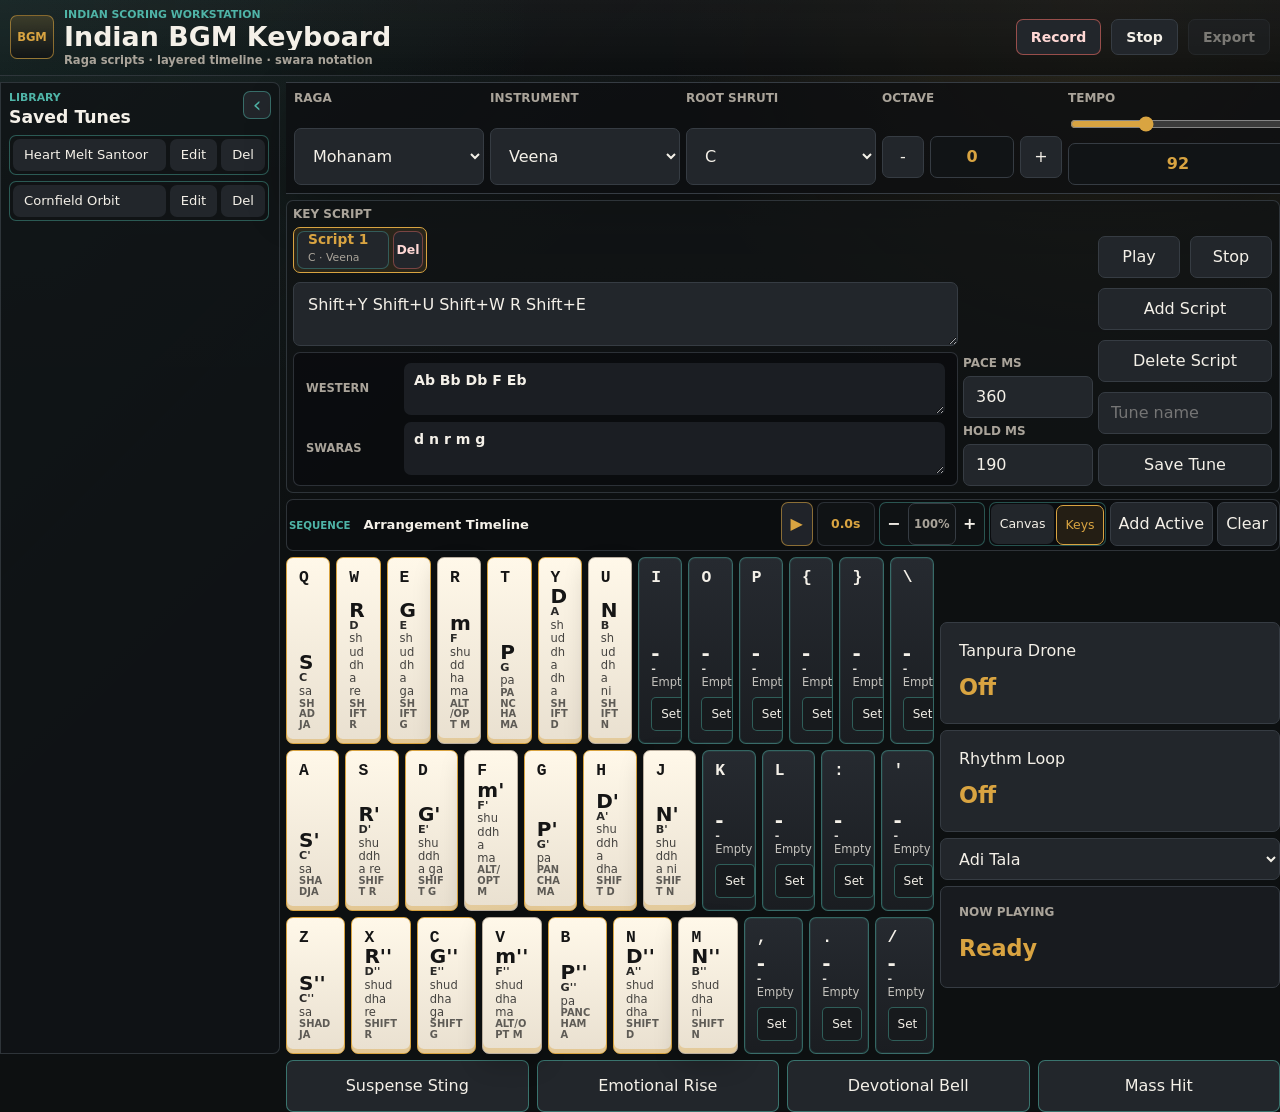
==== index.html @ 583b871a "Add Indian BGM scoring workstation" ====
<!doctype html>
<html lang="en">
  <head>
    <meta charset="UTF-8" />
    <meta name="viewport" content="width=device-width, initial-scale=1.0" />
    <title>Indian BGM Keyboard</title>
    <link rel="stylesheet" href="styles.css" />
  </head>
  <body>
    <main class="app-shell">
      <section class="top-bar" aria-label="Project controls">
        <div class="brand-lockup">
          <div class="brand-mark" aria-hidden="true">BGM</div>
          <div>
            <p class="eyebrow">Indian scoring workstation</p>
            <h1>Indian BGM Keyboard</h1>
            <p class="brand-subtitle">Raga scripts · layered timeline · swara notation</p>
          </div>
        </div>
        <div class="transport">
          <button id="recordBtn" class="danger" type="button">Record</button>
          <button id="stopBtn" type="button">Stop</button>
          <button id="exportBtn" type="button" disabled>Export</button>
        </div>
      </section>

      <aside class="saved-sidebar" aria-label="Saved tunes">
        <div class="sidebar-head">
          <div>
            <p class="eyebrow">Library</p>
            <strong>Saved Tunes</strong>
          </div>
          <button
            id="sidebarToggle"
            class="sidebar-toggle"
            type="button"
            aria-label="Collapse saved tunes"
            aria-expanded="true"
          >
            ‹
          </button>
        </div>
        <div class="saved-tunes" id="savedTunes" aria-label="Saved tunes"></div>
      </aside>

      <section class="control-surface" aria-label="Music controls">
        <div class="panel">
          <label for="ragaSelect">Raga</label>
          <select id="ragaSelect"></select>
        </div>

        <div class="panel">
          <label for="instrumentSelect">Instrument</label>
          <select id="instrumentSelect"></select>
        </div>

        <div class="panel">
          <label for="rootSelect">Root Shruti</label>
          <select id="rootSelect"></select>
        </div>

        <div class="panel compact">
          <label for="octaveShift">Octave</label>
          <div class="stepper">
            <button id="octaveDown" type="button" aria-label="Lower octave">-</button>
            <output id="octaveShift">0</output>
            <button id="octaveUp" type="button" aria-label="Raise octave">+</button>
          </div>
        </div>

        <div class="panel compact">
          <label for="tempo">Tempo</label>
          <input id="tempo" type="range" min="54" max="168" value="92" />
          <output id="tempoOut">92</output>
        </div>
      </section>

      <section class="sequencer" aria-label="Key sequencer">
        <div class="sequence-panel script">
          <label for="sequenceInput">Key Script</label>
          <div class="script-carousel" id="scriptCarousel" aria-label="Script lanes"></div>
          <textarea id="sequenceInput" spellcheck="false">Shift+Y Shift+U Shift+W R Shift+E</textarea>
          <div class="notation-readout" id="sequenceNotes" aria-live="polite">
            <label class="notation-line" for="westernInput">
              <span>Western</span>
              <textarea id="westernInput" class="notation-input" spellcheck="false"></textarea>
            </label>
            <label class="notation-line" for="swaraInput">
              <span>Swaras</span>
              <textarea id="swaraInput" class="notation-input" spellcheck="false"></textarea>
            </label>
          </div>
        </div>
        <div class="sequence-panel">
          <label for="sequencePace">Pace ms</label>
          <input id="sequencePace" type="number" min="60" max="4000" step="10" value="360" />
          <label for="sequenceHold">Hold ms</label>
          <input id="sequenceHold" type="number" min="30" max="4000" step="10" value="190" />
        </div>
        <div class="sequence-actions">
          <button id="playSequenceBtn" type="button">Play</button>
          <button id="stopSequenceBtn" type="button">Stop</button>
          <button id="addScriptBtn" type="button">Add Script</button>
          <button id="deleteScriptBtn" type="button">Delete Script</button>
          <input id="tuneNameInput" type="text" placeholder="Tune name" aria-label="Tune name" />
          <button id="saveTuneBtn" type="button">Save Tune</button>
        </div>
      </section>

      <section class="timeline-panel" aria-label="Script sequence arranger">
        <div class="timeline-head">
          <div>
            <p class="eyebrow">Sequence</p>
            <strong>Arrangement Timeline</strong>
          </div>
          <div class="timeline-actions">
            <button id="timelinePlayPauseBtn" class="timeline-head-play" type="button" aria-label="Play timeline">▶</button>
            <output id="timelineTime" class="timeline-head-time">0.0s</output>
            <div class="timeline-zoom" role="group" aria-label="Timeline zoom">
              <button id="timelineZoomOutBtn" type="button" aria-label="Zoom timeline out">−</button>
              <output id="timelineZoom">100%</output>
              <button id="timelineZoomInBtn" type="button" aria-label="Zoom timeline in">+</button>
            </div>
            <div class="view-toggle" role="group" aria-label="Workspace view">
              <button id="canvasViewBtn" type="button">Canvas</button>
              <button id="keysViewBtn" type="button">Keys</button>
            </div>
            <button id="addTimelineItemBtn" type="button">Add Active</button>
            <button id="clearTimelineBtn" type="button">Clear</button>
          </div>
        </div>
        <div class="timeline-transport">
          <div class="timeline-scrub-shell" id="timelineScroll">
            <div class="timeline-playhead" id="timelinePlayhead" aria-hidden="true"></div>
            <div class="timeline-ruler" id="timelineRuler"></div>
            <div class="timeline-track" id="timelineTrack" aria-label="Draggable script timeline"></div>
            <input id="timelineScrub" type="range" min="0" max="8000" step="100" value="0" aria-label="Timeline position" />
          </div>
        </div>
      </section>

      <section class="performance" aria-label="Performance surface">
        <div class="keyboard-wrap">
          <div class="keyboard-row upper" id="upperKeys"></div>
          <div class="keyboard-row home" id="homeKeys"></div>
          <div class="keyboard-row lower" id="lowerKeys"></div>
        </div>

        <aside class="side-rack" aria-label="Scoring layers">
          <button id="droneBtn" type="button" class="layer-button">
            <span>Tanpura Drone</span>
            <strong>Off</strong>
          </button>
          <button id="rhythmBtn" type="button" class="layer-button">
            <span>Rhythm Loop</span>
            <strong>Off</strong>
          </button>
          <select id="rhythmSelect" aria-label="Rhythm pattern"></select>
          <div class="status-card">
            <span>Now Playing</span>
            <strong id="nowPlaying">Ready</strong>
          </div>
        </aside>
      </section>

      <section class="phrase-bank" aria-label="Film cue triggers">
        <button data-cue="suspense" type="button">Suspense Sting</button>
        <button data-cue="emotion" type="button">Emotional Rise</button>
        <button data-cue="devotion" type="button">Devotional Bell</button>
        <button data-cue="mass" type="button">Mass Hit</button>
      </section>
    </main>

    <script src="app.js"></script>
  </body>
</html>
---- styles.css ----
:root {
  color-scheme: dark;
  --bg: #0d1011;
  --panel: #181b1f;
  --panel-2: #22262b;
  --panel-3: #111416;
  --line: #363c43;
  --text: #f4f0e8;
  --muted: #aaa49a;
  --accent: #d9a441;
  --accent-2: #4fb4a7;
  --danger: #d7655d;
  --key: #e9e0d0;
  --key-dark: #2b2e33;
  font-family:
    Inter, ui-sans-serif, system-ui, -apple-system, BlinkMacSystemFont, "Segoe UI",
    sans-serif;
}

* {
  box-sizing: border-box;
}

body {
  min-height: 100vh;
  margin: 0;
  background:
    linear-gradient(135deg, rgba(79, 180, 167, 0.1), transparent 34%),
    radial-gradient(circle at 86% 0%, rgba(217, 164, 65, 0.12), transparent 28%),
    linear-gradient(180deg, rgba(255, 255, 255, 0.025), transparent 36%),
    var(--bg);
  color: var(--text);
  overflow-x: hidden;
  overscroll-behavior-x: none;
}

html {
  margin: 0;
  padding: 0;
  overscroll-behavior-x: none;
}

button,
select,
input,
textarea {
  font: inherit;
}

button,
select,
textarea,
input[type="number"],
input[type="text"] {
  min-height: 42px;
  border: 1px solid var(--line);
  border-radius: 7px;
  background: var(--panel-2);
  color: var(--text);
}

button {
  cursor: pointer;
  transition:
    transform 150ms ease,
    border-color 150ms ease,
    background 150ms ease;
}

button:hover {
  border-color: var(--accent);
}

button:active,
button.is-active {
  transform: translateY(1px);
  background: #34383d;
}

button:disabled {
  cursor: not-allowed;
  opacity: 0.45;
}

.app-shell {
  display: grid;
  grid-template-columns: minmax(220px, 280px) minmax(0, 1fr);
  grid-template-rows: auto auto auto minmax(0, 1fr) auto;
  width: 100%;
  min-height: 100vh;
  padding: 0;
  gap: 6px;
}

.sidebar-collapsed .app-shell {
  grid-template-columns: 34px minmax(0, 1fr);
}

.top-bar {
  grid-column: 1 / -1;
  display: flex;
  align-items: center;
  justify-content: space-between;
  gap: 12px;
  min-height: 64px;
  padding: 8px 10px;
  border-bottom: 1px solid rgba(54, 60, 67, 0.72);
  background:
    linear-gradient(90deg, rgba(79, 180, 167, 0.08), transparent 42%),
    linear-gradient(180deg, rgba(255, 255, 255, 0.035), transparent),
    rgba(10, 12, 14, 0.62);
}

.brand-lockup {
  display: flex;
  align-items: center;
  min-width: 0;
  gap: 10px;
}

.brand-mark {
  display: grid;
  flex: 0 0 44px;
  width: 44px;
  height: 44px;
  place-items: center;
  border: 1px solid rgba(217, 164, 65, 0.58);
  border-radius: 7px;
  background: linear-gradient(180deg, rgba(217, 164, 65, 0.18), rgba(17, 20, 22, 0.9));
  color: var(--accent);
  font-size: 0.72rem;
  font-weight: 900;
}

.eyebrow {
  margin: 0 0 3px;
  color: var(--accent-2);
  font-size: 0.68rem;
  font-weight: 700;
  letter-spacing: 0;
  text-transform: uppercase;
}

h1 {
  margin: 0;
  overflow: hidden;
  font-size: clamp(1.55rem, 2.1vw, 2.35rem);
  letter-spacing: 0;
  line-height: 0.96;
  text-overflow: ellipsis;
  white-space: nowrap;
}

.brand-subtitle {
  margin: 3px 0 0;
  color: var(--muted);
  font-size: 0.72rem;
  font-weight: 700;
}

.transport,
.control-surface,
.phrase-bank {
  display: flex;
  flex-wrap: wrap;
  gap: 10px;
}

.transport button,
.phrase-bank button {
  padding: 0 18px;
}

.transport button {
  min-height: 36px;
  padding: 0 14px;
  font-size: 0.88rem;
  font-weight: 800;
}

.danger {
  border-color: rgba(215, 101, 93, 0.65);
  color: #ffd8d5;
}

.control-surface {
  grid-column: 2;
  display: grid;
  grid-template-columns: minmax(190px, 1.1fr) minmax(190px, 1.1fr) minmax(190px, 1.1fr) minmax(180px, 0.65fr) minmax(220px, 0.8fr);
  align-items: stretch;
  gap: 6px;
  padding: 8px;
  border-top: 1px solid var(--line);
  border-bottom: 1px solid var(--line);
  background: rgba(12, 14, 16, 0.76);
  box-shadow: 0 18px 42px rgba(0, 0, 0, 0.22);
}

.sequencer {
  grid-column: 2;
  display: grid;
  grid-template-columns: minmax(300px, 1fr) minmax(100px, 130px) minmax(130px, 170px) auto;
  gap: 5px;
  align-items: end;
  padding: 6px;
  border: 1px solid rgba(54, 60, 67, 0.82);
  border-radius: 7px;
  background: rgba(17, 20, 22, 0.72);
}

.sequence-panel {
  display: grid;
  gap: 6px;
  min-width: 0;
}

.sequence-panel.script {
  min-width: 0;
}

textarea {
  width: 100%;
  min-height: 56px;
  padding: 12px 14px;
  resize: vertical;
}

.script-carousel {
  display: flex;
  flex-wrap: nowrap;
  gap: 8px;
  overflow-x: auto;
  overflow-y: hidden;
  padding-bottom: 3px;
  scrollbar-color: rgba(79, 180, 167, 0.55) transparent;
}

.script-tab {
  display: grid;
  grid-template-columns: minmax(92px, 1fr) auto;
  gap: 4px;
  align-content: center;
  flex: 0 0 auto;
  min-height: 46px;
  padding: 3px;
  border: 1px solid rgba(79, 180, 167, 0.38);
  border-radius: 7px;
  background: rgba(17, 20, 22, 0.48);
  font-size: 0.82rem;
}

.script-select {
  display: grid;
  gap: 2px;
  min-height: 38px;
  padding: 0 10px;
  border-color: rgba(79, 180, 167, 0.38);
  font-size: 0.82rem;
  text-align: left;
}

.script-rename {
  width: 100%;
  min-width: 96px;
  min-height: 38px;
  padding: 0 9px;
  border-color: var(--accent);
  background: var(--panel-3);
  color: var(--text);
  font-size: 0.82rem;
  font-weight: 800;
}

.script-tab.is-active {
  border-color: var(--accent);
  background: rgba(217, 164, 65, 0.12);
}

.script-tab.is-active .script-select {
  color: var(--accent);
}

.script-delete-controls {
  display: inline-flex;
  gap: 3px;
}

.script-delete,
.script-delete-confirm,
.script-delete-cancel {
  min-width: 30px;
  min-height: 38px;
  padding: 0;
  font-size: 0.78rem;
  font-weight: 900;
}

.script-delete {
  border-color: rgba(215, 101, 93, 0.48);
  color: #ffd8d5;
}

.script-delete-confirm {
  border-color: rgba(79, 180, 167, 0.7);
  color: #bff4d0;
}

.script-delete-cancel {
  border-color: rgba(215, 101, 93, 0.62);
  color: #ffd8d5;
  font-size: 1rem;
}

.script-select strong,
.script-select span {
  display: block;
  line-height: 1.1;
}

.script-select strong {
  font-size: 0.86rem;
}

.script-select span {
  color: var(--muted);
  font-size: 0.68rem;
}

.notation-readout {
  display: grid;
  gap: 7px;
  min-height: 72px;
  padding: 10px 12px;
  border: 1px solid rgba(54, 60, 67, 0.78);
  border-radius: 7px;
  background: rgba(10, 12, 14, 0.74);
  color: var(--text);
  font-size: 0.9rem;
  line-height: 1.35;
}

.notation-line {
  display: grid;
  grid-template-columns: 86px minmax(0, 1fr);
  gap: 12px;
  align-items: center;
}

.notation-line span {
  color: var(--muted);
  font-size: 0.72rem;
  font-weight: 800;
  text-transform: uppercase;
}

.notation-input {
  width: 100%;
  min-height: 34px;
  padding: 7px 9px;
  resize: vertical;
  border-color: transparent;
  background: rgba(34, 38, 43, 0.72);
  font-size: 0.88rem;
  font-weight: 700;
  line-height: 1.3;
  overflow-wrap: anywhere;
}

input[type="number"],
input[type="text"] {
  width: 100%;
  padding: 0 12px;
}

.sequence-actions {
  display: grid;
  grid-template-columns: repeat(2, minmax(82px, 1fr));
  gap: 10px;
}

.sequence-actions input,
.sequence-actions #addScriptBtn,
.sequence-actions #deleteScriptBtn,
.sequence-actions #saveTuneBtn {
  grid-column: span 2;
}

.timeline-panel {
  grid-column: 2;
  display: grid;
  grid-template-rows: auto auto;
  align-content: start;
  gap: 2px;
  padding: 2px;
  min-width: 0;
  max-width: 100%;
  border: 1px solid rgba(54, 60, 67, 0.82);
  border-radius: 7px;
  background: rgba(12, 14, 16, 0.78);
}

.timeline-head {
  display: flex;
  align-items: center;
  justify-content: space-between;
  gap: 4px;
  min-width: 0;
  min-height: 30px;
  padding: 0;
}

.timeline-head strong {
  display: inline;
  font-size: 0.82rem;
}

.timeline-head .eyebrow {
  display: inline;
  margin: 0 8px 0 0;
  font-size: 0.64rem;
}

.timeline-actions {
  display: flex;
  flex-wrap: wrap;
  flex: 0 0 auto;
  gap: 4px;
}

.view-toggle {
  display: flex;
  gap: 2px;
  padding: 1px;
  border: 1px solid rgba(79, 180, 167, 0.42);
  border-radius: 7px;
  background: rgba(10, 12, 14, 0.72);
}

.view-toggle button {
  min-height: 24px;
  padding: 0 7px;
  border-color: transparent;
  font-size: 0.78rem;
}

.view-toggle button.is-active {
  border-color: var(--accent);
  color: var(--accent);
  background: rgba(217, 164, 65, 0.12);
}

.timeline-actions button {
  min-height: 26px;
  padding: 0 8px;
}

.timeline-head-play {
  min-width: 32px;
  border-color: rgba(217, 164, 65, 0.58);
  color: var(--accent);
  font-weight: 900;
  background: #202329;
}

.timeline-head-time {
  min-width: 58px;
  min-height: 26px;
  border-color: rgba(54, 60, 67, 0.72);
  background: rgba(17, 20, 23, 0.9);
  color: var(--accent);
  font-size: 0.78rem;
}

.timeline-zoom {
  display: inline-flex;
  align-items: center;
  min-height: 28px;
  overflow: hidden;
  border: 1px solid rgba(79, 180, 167, 0.42);
  border-radius: 7px;
  background: rgba(17, 20, 22, 0.82);
}

.timeline-zoom button {
  min-width: 28px;
  min-height: 24px;
  padding: 0;
  border: 0;
  border-radius: 0;
  background: transparent;
  color: var(--text);
  font-weight: 900;
}

.timeline-zoom output {
  min-width: 48px;
  color: var(--muted);
  font-size: 0.72rem;
  font-weight: 800;
  text-align: center;
}

.timeline-transport {
  display: block;
  padding: 0;
  min-width: 0;
  max-width: 100%;
  border: 1px solid rgba(54, 60, 67, 0.78);
  border-radius: 7px;
  background: linear-gradient(180deg, #15181b, #0b0d0f);
}

.timeline-scrub-shell {
  position: relative;
  min-height: 112px;
  min-width: 0;
  max-width: 100%;
  overflow-x: auto;
  overflow-y: auto;
  overscroll-behavior-x: contain;
  border: 1px solid rgba(54, 60, 67, 0.72);
  border-radius: 7px;
  background:
    linear-gradient(90deg, rgba(79, 180, 167, 0.16) 1px, transparent 1px) 0 0 / 80px 100%,
    rgba(10, 12, 14, 0.76);
}

.timeline-scrub-shell::before {
  content: "";
  position: absolute;
  top: 6px;
  left: 8px;
  right: 8px;
  height: 20px;
  border: 1px solid rgba(170, 164, 154, 0.24);
  border-radius: 3px;
  background:
    repeating-linear-gradient(90deg, rgba(244, 240, 232, 0.22) 0 1px, transparent 1px 10%),
    linear-gradient(180deg, #24282e, #111417);
  pointer-events: none;
}

.timeline-transport input[type="range"] {
  position: absolute;
  top: 0;
  left: 8px;
  width: calc(100% - 16px);
  height: 32px;
  margin: 0;
  opacity: 0.001;
  cursor: ew-resize;
  z-index: 4;
}

.canvas-view .performance,
.canvas-view .phrase-bank {
  display: none;
}

.keys-view .timeline-transport {
  display: none;
}

.keys-view .timeline-panel {
  padding-bottom: 2px;
}

.canvas-view .timeline-scrub-shell {
  min-height: 360px;
  max-height: calc(100vh - 360px);
}

.timeline-playhead {
  position: absolute;
  top: 0;
  bottom: 0;
  left: 0;
  width: 2px;
  z-index: 3;
  background: var(--accent);
  box-shadow:
    0 0 0 1px rgba(0, 0, 0, 0.5),
    0 0 12px rgba(217, 164, 65, 0.42);
  pointer-events: none;
}

.timeline-playhead::before {
  content: "";
  position: absolute;
  top: 0;
  left: 50%;
  width: 12px;
  height: 12px;
  background: var(--accent);
  clip-path: polygon(0 0, 100% 0, 50% 100%);
  transform: translateX(-50%);
}

.timeline-ruler {
  position: relative;
  height: 26px;
  min-width: 100%;
  border-bottom: 1px solid rgba(54, 60, 67, 0.72);
}

.timeline-tick {
  position: absolute;
  top: 4px;
  color: var(--muted);
  font-size: 0.68rem;
  font-weight: 800;
  transform: translateX(4px);
}

.timeline-track {
  position: relative;
  height: 82px;
  min-width: 100%;
  background:
    repeating-linear-gradient(
      180deg,
      rgba(244, 240, 232, 0.04) 0 1px,
      transparent 1px 69px,
      rgba(79, 180, 167, 0.18) 69px 70px
    );
}

.timeline-empty {
  display: grid;
  height: 82px;
  place-items: center;
  color: var(--muted);
  font-size: 0.82rem;
  font-weight: 700;
}

.timeline-track-label {
  position: absolute;
  left: 8px;
  z-index: 1;
  max-width: 160px;
  overflow: hidden;
  color: rgba(170, 164, 154, 0.58);
  font-size: 0.62rem;
  font-weight: 900;
  text-overflow: ellipsis;
  text-transform: uppercase;
  white-space: nowrap;
  pointer-events: none;
}

.timeline-item {
  position: absolute;
  top: 10px;
  z-index: 2;
  display: grid;
  grid-template-columns: minmax(0, 1fr) auto;
  gap: 6px;
  align-items: center;
  min-height: 58px;
  padding: 8px;
  border: 1px solid rgba(217, 164, 65, 0.72);
  border-radius: 7px;
  background: linear-gradient(180deg, rgba(217, 164, 65, 0.22), rgba(34, 38, 43, 0.95));
  color: var(--text);
  cursor: grab;
  user-select: none;
}

.timeline-item:active {
  cursor: grabbing;
}

.timeline-item strong,
.timeline-item span {
  display: block;
  overflow: hidden;
  text-overflow: ellipsis;
  white-space: nowrap;
}

.timeline-item strong {
  font-size: 0.86rem;
}

.timeline-item span {
  color: var(--muted);
  font-size: 0.68rem;
  font-weight: 800;
}

.timeline-delete {
  width: 28px;
  min-height: 28px;
  padding: 0;
  border-color: rgba(215, 101, 93, 0.48);
  color: #ffd8d5;
}

.saved-tunes {
  display: flex;
  flex-wrap: nowrap;
  gap: 8px;
  min-height: 38px;
  max-width: 100%;
  overflow-x: auto;
  overflow-y: hidden;
  padding-bottom: 4px;
  scrollbar-color: rgba(79, 180, 167, 0.55) transparent;
}

.saved-sidebar {
  grid-column: 1;
  grid-row: 2 / span 4;
  display: grid;
  grid-template-rows: auto minmax(0, 1fr);
  gap: 8px;
  min-height: 0;
  padding: 8px;
  border: 1px solid rgba(54, 60, 67, 0.82);
  border-radius: 0 7px 7px 0;
  background: rgba(17, 20, 22, 0.82);
}

.sidebar-head {
  display: flex;
  align-items: start;
  justify-content: space-between;
  gap: 10px;
}

.sidebar-head strong {
  display: block;
  color: var(--text);
  font-size: 1.08rem;
}

.sidebar-toggle {
  display: grid;
  flex: 0 0 28px;
  width: 28px;
  min-height: 28px;
  place-items: center;
  padding: 0;
  border-color: rgba(79, 180, 167, 0.5);
  color: var(--accent-2);
  font-size: 1.35rem;
  line-height: 1;
}

.saved-sidebar.is-collapsed {
  padding: 6px 2px;
  gap: 0;
  border-left: 0;
  border-radius: 0 6px 6px 0;
}

.saved-sidebar.is-collapsed .sidebar-head {
  display: grid;
  justify-items: center;
}

.saved-sidebar.is-collapsed .sidebar-head > div,
.saved-sidebar.is-collapsed .saved-tunes {
  display: none;
}

.saved-sidebar .saved-tunes {
  display: grid;
  align-content: start;
  gap: 6px;
  min-height: 0;
  overflow-x: hidden;
  overflow-y: auto;
  padding: 0 2px 2px 0;
}

.saved-tune {
  flex: 0 0 auto;
  display: grid;
  grid-template-columns: minmax(96px, auto) auto auto;
  gap: 4px;
  align-items: center;
  padding: 3px;
  border: 1px solid rgba(79, 180, 167, 0.44);
  border-radius: 7px;
  background: rgba(17, 20, 22, 0.72);
}

.saved-sidebar .saved-tune {
  width: 100%;
  grid-template-columns: minmax(0, 1fr) auto auto;
}

.saved-sidebar .saved-tune button:first-child {
  overflow: hidden;
  text-align: left;
  text-overflow: ellipsis;
  white-space: nowrap;
}

.saved-tune button {
  min-height: 32px;
  padding: 0 10px;
  border-color: transparent;
  font-size: 0.82rem;
}

.saved-tune.is-confirming-delete {
  border-color: rgba(215, 101, 93, 0.72);
}

.saved-tune.is-confirming-delete button:nth-child(2) {
  color: #bff4d0;
}

.saved-tune.is-confirming-delete button:nth-child(3) {
  color: #ffd8d5;
}

.saved-empty {
  display: grid;
  min-height: 36px;
  align-items: center;
  color: var(--muted);
  font-size: 0.82rem;
}

.panel {
  display: grid;
  gap: 9px;
  min-width: 0;
}

.panel.compact {
  max-width: none;
}

label,
.status-card span {
  color: var(--muted);
  font-size: 0.75rem;
  font-weight: 700;
  letter-spacing: 0;
  text-transform: uppercase;
}

select {
  width: 100%;
  padding: 0 14px;
}

input[type="range"] {
  width: 100%;
  accent-color: var(--accent);
}

.stepper {
  display: grid;
  grid-template-columns: 42px 1fr 42px;
  gap: 6px;
  align-items: center;
}

output {
  display: grid;
  min-height: 42px;
  place-items: center;
  border: 1px solid var(--line);
  border-radius: 7px;
  background: var(--panel-3);
  color: var(--accent);
  font-weight: 800;
}

.performance {
  grid-column: 2;
  display: grid;
  grid-template-columns: minmax(0, 1fr) minmax(270px, 340px);
  gap: 6px;
  min-height: 0;
}

.keyboard-wrap {
  display: grid;
  align-content: center;
  gap: 6px;
  min-width: 0;
  padding: 0;
}

.keyboard-row {
  display: grid;
  gap: 6px;
}

.keyboard-row.upper {
  grid-template-columns: repeat(13, minmax(42px, 1fr));
  padding-left: 0;
}

.keyboard-row.home {
  grid-template-columns: repeat(11, minmax(48px, 1fr));
}

.keyboard-row.lower {
  grid-template-columns: repeat(10, minmax(48px, 1fr));
  padding-left: 0;
}

.key {
  position: relative;
  display: grid;
  grid-template-rows: auto 1fr auto auto auto;
  min-height: clamp(98px, 10vh, 132px);
  padding: 12px;
  border: 1px solid #b9ad9d;
  border-radius: 7px;
  background: linear-gradient(180deg, #fff8e9, var(--key));
  color: #151515;
  text-align: left;
  overflow: hidden;
  box-shadow:
    inset 0 -5px 0 rgba(217, 164, 65, 0.36),
    0 10px 24px rgba(0, 0, 0, 0.18);
}

.key.is-komal,
.key.is-tivra {
  background: linear-gradient(#383c42, var(--key-dark));
  color: var(--text);
  border-color: #555b64;
}

.key.is-assignable {
  background: linear-gradient(180deg, #262a30, #1a1d21);
  color: var(--text);
  border-color: rgba(79, 180, 167, 0.48);
  box-shadow: inset 0 0 0 1px rgba(79, 180, 167, 0.1);
}

.upper .key {
  min-height: clamp(94px, 11vh, 132px);
}

.key kbd {
  display: block;
  font-size: 1.02rem;
  font-weight: 900;
  line-height: 1;
}

.key strong {
  align-self: end;
  color: inherit;
  font-size: clamp(1.25rem, 1.45vw, 2rem);
  line-height: 1;
}

.key span {
  color: inherit;
  font-size: clamp(0.72rem, 0.82vw, 0.98rem);
  line-height: 1.15;
  opacity: 0.78;
  overflow-wrap: anywhere;
}

.key .western-note {
  font-size: clamp(0.7rem, 0.78vw, 0.9rem);
  font-weight: 900;
  opacity: 0.9;
}

.key small {
  color: inherit;
  font-size: clamp(0.62rem, 0.7vw, 0.78rem);
  font-weight: 800;
  line-height: 1.1;
  opacity: 0.66;
  text-transform: uppercase;
  overflow-wrap: anywhere;
}

.set-key {
  width: 100%;
  min-height: 34px;
  margin-top: 8px;
  padding: 0 9px;
  border-color: rgba(79, 180, 167, 0.44);
  border-radius: 5px;
  font-size: 0.75rem;
  background: #171a1d;
}

.key.is-listening {
  border-color: var(--accent);
  box-shadow:
    inset 0 0 0 1px rgba(217, 164, 65, 0.36),
    0 0 0 2px rgba(217, 164, 65, 0.18);
}

.key.is-listening .set-key {
  background: rgba(217, 164, 65, 0.18);
  color: var(--accent);
}

.key.in-raga {
  border-color: var(--accent);
  box-shadow: inset 0 -4px 0 rgba(217, 164, 65, 0.42);
}

.key.is-playing {
  border-color: var(--accent);
  box-shadow: 0 0 0 2px rgba(217, 164, 65, 0.28);
  transform: translateY(2px);
}

.side-rack {
  display: grid;
  gap: 6px;
  align-content: center;
}

.layer-button,
.status-card {
  display: grid;
  gap: 8px;
  min-height: 102px;
  padding: 18px;
  text-align: left;
}

.layer-button strong,
.status-card strong {
  color: var(--accent);
  font-size: 1.4rem;
}

.status-card {
  border: 1px solid var(--line);
  border-radius: 7px;
  background: var(--panel);
}

.phrase-bank {
  grid-column: 2;
  display: grid;
  grid-template-columns: repeat(4, minmax(160px, 1fr));
  gap: 8px;
  margin-top: 0;
}

.phrase-bank button {
  min-width: 0;
  min-height: 52px;
  border-color: rgba(79, 180, 167, 0.55);
}

@media (max-width: 1100px) {
  .app-shell {
    grid-template-columns: 1fr;
    padding: 0;
    gap: 6px;
  }

  .top-bar,
  .saved-sidebar,
  .control-surface,
  .sequencer,
  .timeline-panel,
  .performance,
  .phrase-bank {
    grid-column: 1;
  }

  .saved-sidebar {
    grid-row: auto;
    max-height: 240px;
  }

  .sidebar-collapsed .app-shell {
    grid-template-columns: 1fr;
  }

  .top-bar {
    display: flex;
    align-items: center;
    flex-wrap: wrap;
  }

  .control-surface,
  .sequencer,
  .timeline-panel,
  .performance {
    grid-template-columns: 1fr;
  }

  .sequence-actions {
    grid-template-columns: repeat(2, minmax(0, 1fr));
  }

  .side-rack {
    grid-template-columns: repeat(2, minmax(0, 1fr));
  }

  .status-card,
  .side-rack select {
    grid-column: span 2;
  }
}

@media (max-width: 850px) {
  h1 {
    font-size: clamp(1.35rem, 7vw, 1.9rem);
    white-space: normal;
  }

  .brand-subtitle {
    display: none;
  }

  .brand-mark {
    width: 38px;
    height: 38px;
    flex-basis: 38px;
  }

  .keyboard-row.upper,
  .keyboard-row.home,
  .keyboard-row.lower {
    grid-template-columns: repeat(auto-fit, minmax(64px, 1fr));
    padding-left: 0;
  }

  .key {
    min-height: 108px;
    padding: 9px;
  }

  .key kbd {
    font-size: 0.88rem;
  }

  .key strong {
    font-size: 1.05rem;
  }

  .key span {
    font-size: 0.68rem;
  }

  .key small {
    display: none;
  }

  .notation-line {
    grid-template-columns: 1fr;
    gap: 3px;
  }

  .set-key {
    min-height: 30px;
    padding: 0 6px;
    font-size: 0.68rem;
  }

  .phrase-bank,
  .side-rack {
    grid-template-columns: 1fr;
  }

  .status-card,
  .side-rack select {
    grid-column: auto;
  }
}
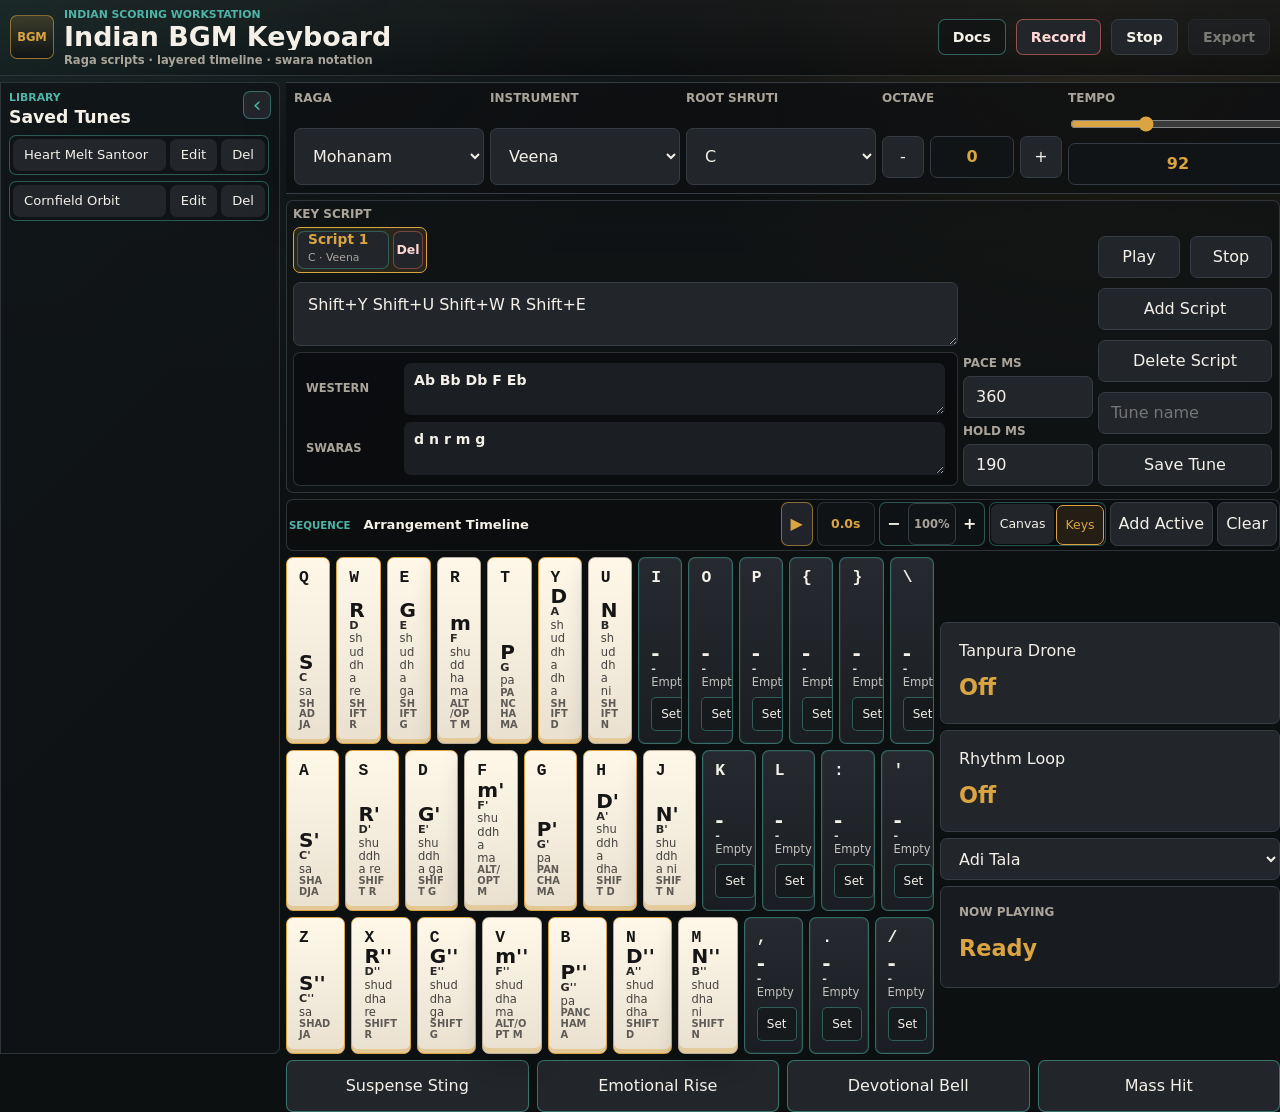
==== commit d759255e: "Updated docs" ====
--- a/index.html
+++ b/index.html
@@ -18,6 +18,7 @@
           </div>
         </div>
         <div class="transport">
+          <a class="header-link" href="docs.html">Docs</a>
           <button id="recordBtn" class="danger" type="button">Record</button>
           <button id="stopBtn" type="button">Stop</button>
           <button id="exportBtn" type="button" disabled>Export</button>
--- a/styles.css
+++ b/styles.css
@@ -178,6 +178,24 @@
   font-weight: 800;
 }
 
+.header-link {
+  display: inline-flex;
+  align-items: center;
+  min-height: 36px;
+  padding: 0 14px;
+  border: 1px solid rgba(79, 180, 167, 0.5);
+  border-radius: 7px;
+  background: rgba(17, 20, 22, 0.72);
+  color: var(--text);
+  font-size: 0.88rem;
+  font-weight: 800;
+  text-decoration: none;
+}
+
+.header-link:hover {
+  border-color: var(--accent);
+}
+
 .danger {
   border-color: rgba(215, 101, 93, 0.65);
   color: #ffd8d5;
@@ -1056,6 +1074,159 @@
   border-color: rgba(79, 180, 167, 0.55);
 }
 
+.docs-body {
+  overflow-x: hidden;
+}
+
+.docs-shell {
+  display: grid;
+  gap: 12px;
+  width: min(1120px, 100%);
+  margin: 0 auto;
+  padding: 14px;
+}
+
+.docs-header {
+  display: grid;
+  gap: 8px;
+  padding: 18px;
+  border: 1px solid rgba(54, 60, 67, 0.82);
+  border-radius: 7px;
+  background:
+    linear-gradient(90deg, rgba(79, 180, 167, 0.1), transparent 44%),
+    rgba(12, 14, 16, 0.78);
+}
+
+.docs-header .header-link {
+  justify-self: start;
+}
+
+.docs-header h1 {
+  white-space: normal;
+}
+
+.docs-header p {
+  max-width: 760px;
+  margin: 0;
+  color: var(--muted);
+  font-weight: 700;
+  line-height: 1.5;
+}
+
+.docs-nav {
+  display: flex;
+  flex-wrap: nowrap;
+  gap: 8px;
+  overflow-x: auto;
+  padding-bottom: 2px;
+}
+
+.docs-nav a {
+  flex: 0 0 auto;
+  padding: 9px 12px;
+  border: 1px solid rgba(79, 180, 167, 0.44);
+  border-radius: 7px;
+  background: rgba(17, 20, 22, 0.74);
+  color: var(--text);
+  font-size: 0.82rem;
+  font-weight: 800;
+  text-decoration: none;
+}
+
+.docs-section {
+  padding: 16px;
+  border: 1px solid rgba(54, 60, 67, 0.82);
+  border-radius: 7px;
+  background: rgba(17, 20, 22, 0.72);
+}
+
+.docs-section h2,
+.docs-section h3,
+.docs-section p,
+.docs-section ol,
+.docs-section ul {
+  margin-top: 0;
+}
+
+.docs-section h2 {
+  margin-bottom: 10px;
+  font-size: 1.35rem;
+}
+
+.docs-section h3 {
+  margin-bottom: 8px;
+  font-size: 1rem;
+}
+
+.docs-section p,
+.docs-section li {
+  color: var(--muted);
+  line-height: 1.55;
+}
+
+.docs-section li + li {
+  margin-top: 6px;
+}
+
+.docs-grid {
+  display: grid;
+  grid-template-columns: repeat(3, minmax(0, 1fr));
+  gap: 10px;
+}
+
+.docs-grid.two {
+  grid-template-columns: repeat(2, minmax(0, 1fr));
+}
+
+.docs-grid article {
+  padding: 12px;
+  border: 1px solid rgba(54, 60, 67, 0.78);
+  border-radius: 7px;
+  background: rgba(10, 12, 14, 0.52);
+}
+
+.docs-table {
+  width: 100%;
+  border-collapse: collapse;
+  overflow: hidden;
+  border: 1px solid rgba(54, 60, 67, 0.82);
+  border-radius: 7px;
+}
+
+.docs-table th,
+.docs-table td {
+  padding: 10px;
+  border-bottom: 1px solid rgba(54, 60, 67, 0.72);
+  text-align: left;
+  vertical-align: top;
+}
+
+.docs-table th {
+  color: var(--text);
+  background: rgba(34, 38, 43, 0.82);
+}
+
+.docs-table td {
+  color: var(--muted);
+}
+
+code,
+pre {
+  font-family: ui-monospace, SFMono-Regular, Menlo, Monaco, Consolas, "Liberation Mono", monospace;
+}
+
+code {
+  color: #ffe2a7;
+}
+
+pre {
+  overflow-x: auto;
+  padding: 12px;
+  border: 1px solid rgba(54, 60, 67, 0.78);
+  border-radius: 7px;
+  background: rgba(10, 12, 14, 0.82);
+}
+
 @media (max-width: 1100px) {
   .app-shell {
     grid-template-columns: 1fr;
@@ -1115,6 +1286,20 @@
     white-space: normal;
   }
 
+  .docs-shell {
+    padding: 8px;
+  }
+
+  .docs-header,
+  .docs-section {
+    padding: 12px;
+  }
+
+  .docs-grid,
+  .docs-grid.two {
+    grid-template-columns: 1fr;
+  }
+
   .brand-subtitle {
     display: none;
   }
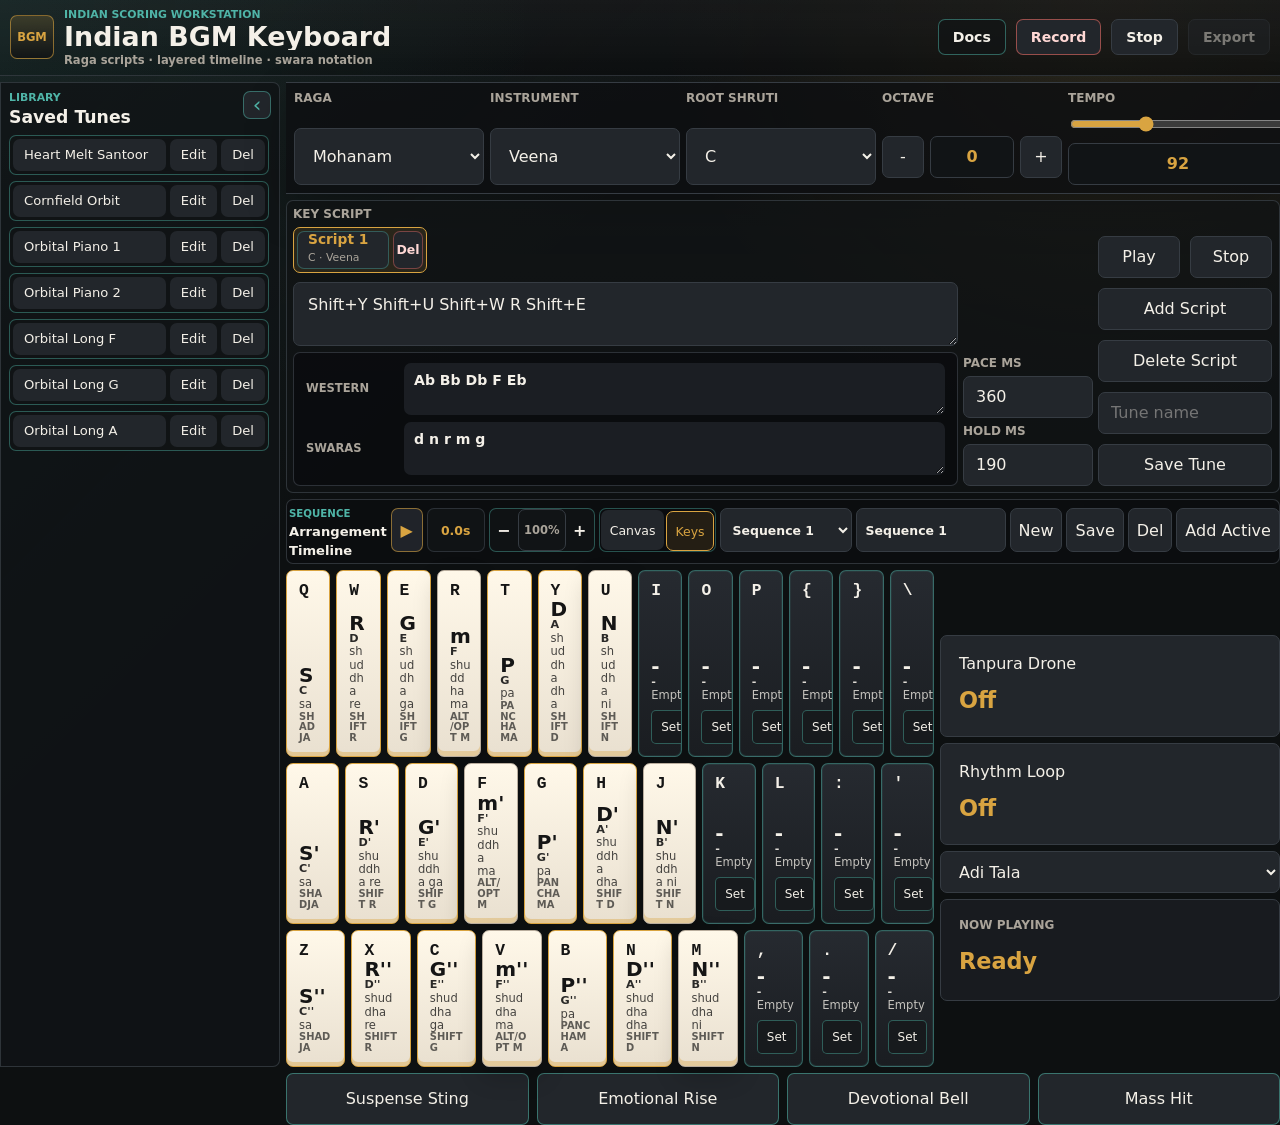
==== commit 6b2db97b: "Sequneces can be saved now and add multiple sequences" ====
--- a/index.html
+++ b/index.html
@@ -126,6 +126,11 @@
               <button id="canvasViewBtn" type="button">Canvas</button>
               <button id="keysViewBtn" type="button">Keys</button>
             </div>
+            <select id="sequenceSelect" aria-label="Saved sequence"></select>
+            <input id="sequenceNameInput" type="text" placeholder="Sequence name" aria-label="Sequence name" />
+            <button id="newSequenceBtn" type="button">New</button>
+            <button id="saveSequenceBtn" type="button">Save</button>
+            <button id="deleteSequenceBtn" type="button">Del</button>
             <button id="addTimelineItemBtn" type="button">Add Active</button>
             <button id="clearTimelineBtn" type="button">Clear</button>
           </div>
--- a/styles.css
+++ b/styles.css
@@ -408,6 +408,7 @@
   display: grid;
   grid-template-rows: auto auto;
   align-content: start;
+  align-self: start;
   gap: 2px;
   padding: 2px;
   min-width: 0;
@@ -470,6 +471,24 @@
 .timeline-actions button {
   min-height: 26px;
   padding: 0 8px;
+}
+
+.timeline-actions select,
+.timeline-actions input[type="text"] {
+  min-height: 28px;
+  border-radius: 7px;
+  font-size: 0.78rem;
+  font-weight: 800;
+}
+
+.timeline-actions select {
+  width: 132px;
+  padding: 0 8px;
+}
+
+.timeline-actions input[type="text"] {
+  width: 150px;
+  padding: 0 9px;
 }
 
 .timeline-head-play {
@@ -575,6 +594,34 @@
   display: none;
 }
 
+body.canvas-view {
+  height: 100vh;
+  overflow: hidden;
+}
+
+.canvas-view .app-shell {
+  grid-template-rows: auto auto auto minmax(0, 1fr);
+  height: 100vh;
+  min-height: 0;
+  overflow: hidden;
+}
+
+.canvas-view .saved-sidebar {
+  grid-row: 2 / -1;
+}
+
+.canvas-view .timeline-panel {
+  grid-template-rows: auto minmax(0, 1fr);
+  align-self: stretch;
+  min-height: 0;
+  overflow: hidden;
+}
+
+.canvas-view .timeline-transport {
+  min-height: 0;
+  overflow: hidden;
+}
+
 .keys-view .timeline-transport {
   display: none;
 }
@@ -584,8 +631,9 @@
 }
 
 .canvas-view .timeline-scrub-shell {
-  min-height: 360px;
-  max-height: calc(100vh - 360px);
+  height: 100%;
+  min-height: 0;
+  max-height: 100%;
 }
 
 .timeline-playhead {
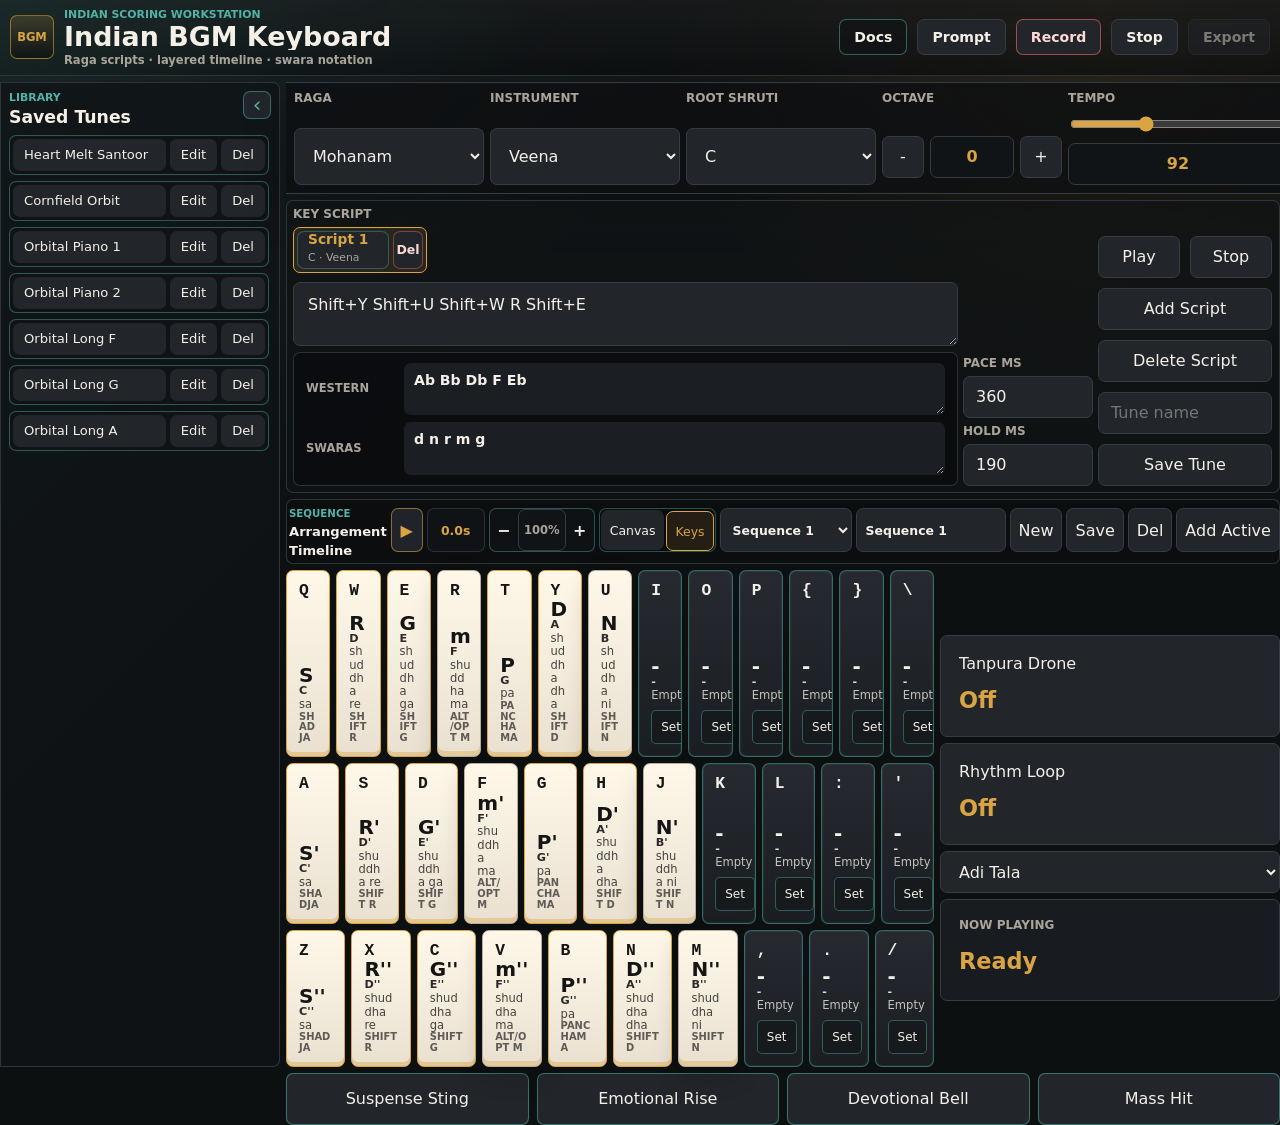
==== commit f8a13bc4: "Add AI prompt workflow" ====
--- a/index.html
+++ b/index.html
@@ -19,6 +19,7 @@
         </div>
         <div class="transport">
           <a class="header-link" href="docs.html">Docs</a>
+          <button id="promptBtn" type="button">Prompt</button>
           <button id="recordBtn" class="danger" type="button">Record</button>
           <button id="stopBtn" type="button">Stop</button>
           <button id="exportBtn" type="button" disabled>Export</button>
@@ -177,6 +178,61 @@
       </section>
     </main>
 
+    <div id="promptModal" class="modal-shell" aria-hidden="true">
+      <section class="prompt-modal" role="dialog" aria-modal="true" aria-labelledby="promptModalTitle">
+        <div class="modal-head">
+          <div>
+            <p class="eyebrow">AI Composer Bridge</p>
+            <h2 id="promptModalTitle">Prompt</h2>
+          </div>
+          <button id="promptCloseBtn" class="icon-button" type="button" aria-label="Close prompt modal">×</button>
+        </div>
+
+        <div class="prompt-mode-actions">
+          <button id="promptGenerateModeBtn" type="button">Generate</button>
+          <button id="promptLoadModeBtn" type="button">Load</button>
+        </div>
+
+        <form id="promptGenerateForm" class="prompt-form" hidden>
+          <fieldset class="genre-checks">
+            <span>Genre</span>
+            <div id="promptGenreSelect" class="genre-check-grid"></div>
+          </fieldset>
+          <fieldset class="instrument-checks">
+            <span>Instruments</span>
+            <div id="promptInstrumentSelect" class="instrument-check-grid"></div>
+          </fieldset>
+          <label class="full">
+            <span>Scene / Situation</span>
+            <textarea
+              id="promptSceneInput"
+              spellcheck="true"
+              placeholder="Example: a mother silently watches her son leave home, sad but hopeful"
+            ></textarea>
+          </label>
+          <button class="primary-action" type="submit">Generate</button>
+        </form>
+
+        <div id="promptOutputPanel" class="prompt-output" hidden>
+          <label for="promptOutput">Generated LLM Prompt</label>
+          <textarea id="promptOutput" readonly spellcheck="false"></textarea>
+          <button id="copyPromptBtn" type="button">Copy Prompt</button>
+        </div>
+
+        <form id="promptLoadForm" class="prompt-form prompt-load-form" hidden>
+          <label class="full">
+            <span>Paste LLM JSON</span>
+            <textarea
+              id="promptJsonInput"
+              spellcheck="false"
+              placeholder='{"tunes":[{"name":"Sad Bansuri","raga":"Keeravani","root":"C","instrument":"Bansuri","pace":360,"hold":420,"script":"Q W Shift+E - R"}]}'
+            ></textarea>
+          </label>
+          <button class="primary-action" type="submit">Load Scripts</button>
+        </form>
+      </section>
+    </div>
+
     <script src="app.js"></script>
   </body>
 </html>
--- a/styles.css
+++ b/styles.css
@@ -34,6 +34,10 @@
   overscroll-behavior-x: none;
 }
 
+body.modal-open {
+  overflow: hidden;
+}
+
 html {
   margin: 0;
   padding: 0;
@@ -196,6 +200,207 @@
   border-color: var(--accent);
 }
 
+.modal-shell {
+  position: fixed;
+  inset: 0;
+  z-index: 80;
+  display: none;
+  align-items: flex-start;
+  justify-content: center;
+  padding: 8px;
+  background: rgba(3, 5, 6, 0.72);
+  backdrop-filter: blur(10px);
+}
+
+.modal-shell.is-open {
+  display: flex;
+}
+
+.prompt-modal {
+  display: grid;
+  gap: 8px;
+  width: min(820px, 100%);
+  max-height: calc(100vh - 16px);
+  overflow: auto;
+  padding: 10px;
+  border: 1px solid rgba(79, 180, 167, 0.38);
+  border-radius: 8px;
+  background:
+    linear-gradient(135deg, rgba(79, 180, 167, 0.08), transparent 36%),
+    linear-gradient(180deg, rgba(255, 255, 255, 0.035), transparent),
+    rgba(12, 14, 16, 0.98);
+  box-shadow: 0 30px 90px rgba(0, 0, 0, 0.56);
+}
+
+.modal-head {
+  display: flex;
+  align-items: start;
+  justify-content: space-between;
+  gap: 8px;
+}
+
+.modal-head h2 {
+  margin: 0;
+  font-size: 1.18rem;
+  line-height: 1;
+}
+
+.icon-button {
+  display: grid;
+  width: 32px;
+  min-height: 32px;
+  place-items: center;
+  padding: 0;
+  border-color: rgba(215, 101, 93, 0.48);
+  color: #ffd8d5;
+  font-size: 1.4rem;
+  font-weight: 900;
+}
+
+.prompt-mode-actions {
+  display: grid;
+  grid-template-columns: repeat(2, minmax(0, 1fr));
+  gap: 6px;
+}
+
+.prompt-mode-actions button {
+  min-height: 34px;
+}
+
+.prompt-mode-actions button,
+.primary-action,
+.prompt-output button {
+  font-weight: 900;
+}
+
+.prompt-mode-actions button.is-active,
+.primary-action {
+  border-color: var(--accent);
+  color: var(--accent);
+}
+
+.prompt-form {
+  display: grid;
+  grid-template-columns: minmax(180px, 0.58fr) minmax(300px, 1fr);
+  gap: 8px;
+  align-items: start;
+}
+
+.prompt-form label,
+.genre-checks,
+.instrument-checks,
+.prompt-output {
+  display: grid;
+  gap: 5px;
+}
+
+.prompt-form label span,
+.genre-checks > span,
+.instrument-checks > span,
+.prompt-output label {
+  color: var(--muted);
+  font-size: 0.72rem;
+  font-weight: 900;
+  text-transform: uppercase;
+}
+
+.genre-checks,
+.instrument-checks {
+  min-width: 0;
+  margin: 0;
+  padding: 0;
+  border: 0;
+}
+
+.prompt-form .full,
+.prompt-form .primary-action,
+.prompt-output {
+  grid-column: 1 / -1;
+}
+
+.genre-check-grid,
+.instrument-check-grid {
+  display: grid;
+  grid-template-columns: repeat(2, minmax(0, 1fr));
+  gap: 5px;
+  max-height: 146px;
+  min-height: 146px;
+  overflow: auto;
+  padding: 6px;
+  border: 1px solid var(--line);
+  border-radius: 7px;
+  background: var(--panel-2);
+}
+
+.genre-check-grid {
+  align-content: start;
+}
+
+.instrument-check-group {
+  display: grid;
+  grid-template-columns: repeat(2, minmax(0, 1fr));
+  gap: 4px;
+  align-content: start;
+}
+
+.instrument-check-group strong {
+  grid-column: 1 / -1;
+  color: var(--accent-2);
+  font-size: 0.7rem;
+  line-height: 1.1;
+  text-transform: uppercase;
+}
+
+.genre-check,
+.instrument-check {
+  display: grid;
+  grid-template-columns: 18px minmax(0, 1fr);
+  align-items: center;
+  gap: 7px;
+  min-height: 34px;
+  padding: 5px 8px;
+  border: 1px solid rgba(54, 60, 67, 0.74);
+  border-radius: 7px;
+  background: rgba(17, 20, 22, 0.64);
+  color: var(--text);
+  font-size: 0.74rem;
+  font-weight: 800;
+  line-height: 1.05;
+  overflow: hidden;
+}
+
+.genre-check {
+  min-height: 34px;
+}
+
+.genre-check:has(input:checked),
+.instrument-check:has(input:checked) {
+  border-color: rgba(79, 180, 167, 0.75);
+  background: rgba(79, 180, 167, 0.14);
+  color: var(--accent-2);
+}
+
+.genre-check input,
+.instrument-check input {
+  width: 15px;
+  height: 15px;
+  margin: 0;
+  accent-color: var(--accent-2);
+}
+
+.prompt-form textarea {
+  min-height: 78px;
+}
+
+.prompt-load-form textarea,
+.prompt-output textarea {
+  min-height: 220px;
+  font-family: ui-monospace, SFMono-Regular, Menlo, Monaco, Consolas, "Liberation Mono", monospace;
+  font-size: 0.82rem;
+  line-height: 1.45;
+  white-space: pre;
+}
+
 .danger {
   border-color: rgba(215, 101, 93, 0.65);
   color: #ffd8d5;
@@ -555,10 +760,12 @@
   overflow-x: auto;
   overflow-y: auto;
   overscroll-behavior-x: contain;
+  --timeline-toolbar-width: 48px;
   border: 1px solid rgba(54, 60, 67, 0.72);
   border-radius: 7px;
   background:
-    linear-gradient(90deg, rgba(79, 180, 167, 0.16) 1px, transparent 1px) 0 0 / 80px 100%,
+    linear-gradient(90deg, rgba(79, 180, 167, 0.16) 1px, transparent 1px) var(--timeline-toolbar-width) 0 / 80px 100%,
+    linear-gradient(90deg, rgba(10, 12, 14, 0.98), rgba(10, 12, 14, 0.82)) 0 0 / var(--timeline-toolbar-width) 100% no-repeat,
     rgba(10, 12, 14, 0.76);
 }
 
@@ -566,7 +773,7 @@
   content: "";
   position: absolute;
   top: 6px;
-  left: 8px;
+  left: var(--timeline-toolbar-width);
   right: 8px;
   height: 20px;
   border: 1px solid rgba(170, 164, 154, 0.24);
@@ -580,8 +787,8 @@
 .timeline-transport input[type="range"] {
   position: absolute;
   top: 0;
-  left: 8px;
-  width: calc(100% - 16px);
+  left: var(--timeline-toolbar-width);
+  width: calc(100% - var(--timeline-toolbar-width) - 8px);
   height: 32px;
   margin: 0;
   opacity: 0.001;
@@ -702,9 +909,9 @@
 
 .timeline-track-label {
   position: absolute;
-  left: 8px;
+  left: calc(var(--timeline-toolbar-width) + 8px);
   z-index: 1;
-  max-width: 160px;
+  max-width: 180px;
   overflow: hidden;
   color: rgba(170, 164, 154, 0.58);
   font-size: 0.62rem;
@@ -712,7 +919,47 @@
   text-overflow: ellipsis;
   text-transform: uppercase;
   white-space: nowrap;
+}
+
+.timeline-track-label.is-disabled {
+  color: rgba(170, 164, 154, 0.32);
+}
+
+.timeline-track-toolbar {
+  position: sticky;
+  left: 0;
+  z-index: 5;
+  display: grid;
+  width: var(--timeline-toolbar-width);
+  height: 70px;
+  place-items: start center;
+  padding-top: 20px;
+  border-right: 1px solid rgba(79, 180, 167, 0.18);
+  background: linear-gradient(90deg, rgba(10, 12, 14, 0.98), rgba(10, 12, 14, 0.86));
+  pointer-events: auto;
+}
+
+.timeline-track-toggle {
+  display: grid;
+  width: 26px;
+  min-height: 26px;
+  place-items: center;
+  padding: 0;
+  border-color: rgba(79, 180, 167, 0.42);
+  border-radius: 7px;
+  background: rgba(17, 20, 22, 0.88);
+}
+
+.timeline-track-toggle img {
+  display: block;
+  width: 16px;
+  height: 16px;
   pointer-events: none;
+}
+
+.timeline-track-toggle.is-disabled {
+  border-color: rgba(170, 164, 154, 0.26);
+  color: rgba(170, 164, 154, 0.46);
 }
 
 .timeline-item {
@@ -733,6 +980,15 @@
   user-select: none;
 }
 
+.timeline-item.is-disabled {
+  opacity: 0.34;
+  filter: grayscale(0.8);
+}
+
+.timeline-item.is-muted {
+  border-style: dashed;
+}
+
 .timeline-item:active {
   cursor: grabbing;
 }
@@ -755,10 +1011,87 @@
   font-weight: 800;
 }
 
-.timeline-delete {
+.timeline-item-menu {
+  position: relative;
+  display: grid;
+  place-items: center;
+  justify-self: end;
+}
+
+.timeline-menu-toggle {
+  display: grid;
   width: 28px;
   min-height: 28px;
+  gap: 3px;
+  place-content: center;
   padding: 0;
+  border-color: rgba(79, 180, 167, 0.42);
+}
+
+.timeline-menu-toggle span {
+  display: block;
+  width: 13px;
+  height: 2px;
+  border-radius: 999px;
+  background: #eee9df;
+}
+
+.timeline-item-actions {
+  position: absolute;
+  top: 50%;
+  right: 34px;
+  z-index: 8;
+  display: none;
+  gap: 4px;
+  align-items: center;
+  padding: 4px;
+  border: 1px solid rgba(54, 60, 67, 0.88);
+  border-radius: 7px;
+  background: rgba(17, 20, 22, 0.96);
+  box-shadow: 0 12px 26px rgba(0, 0, 0, 0.34);
+  transform: translateY(-50%);
+}
+
+.timeline-item.has-open-menu {
+  z-index: 9;
+}
+
+.timeline-item.has-open-menu .timeline-item-actions {
+  display: inline-flex;
+}
+
+.timeline-clip-toggle,
+.timeline-copy,
+.timeline-delete {
+  display: grid;
+  width: 28px;
+  min-height: 28px;
+  place-items: center;
+  padding: 0;
+}
+
+.timeline-clip-toggle,
+.timeline-copy {
+  border-color: rgba(79, 180, 167, 0.42);
+}
+
+.timeline-clip-toggle img,
+.timeline-copy img {
+  display: block;
+  width: 15px;
+  height: 15px;
+  pointer-events: none;
+}
+
+.timeline-copy img {
+  filter: invert(76%) sepia(20%) saturate(920%) hue-rotate(126deg) brightness(89%) contrast(86%);
+}
+
+.timeline-clip-toggle.is-disabled {
+  border-color: rgba(170, 164, 154, 0.28);
+}
+
+.timeline-delete {
   border-color: rgba(215, 101, 93, 0.48);
   color: #ffd8d5;
 }
@@ -1233,6 +1566,31 @@
   background: rgba(10, 12, 14, 0.52);
 }
 
+.suggestion-grid article {
+  border-color: rgba(79, 180, 167, 0.3);
+}
+
+.suggestion-grid article p {
+  margin-bottom: 6px;
+}
+
+.suggestion-table {
+  margin-top: 12px;
+}
+
+.docs-callout {
+  margin-top: 12px;
+  padding: 14px;
+  border: 1px solid rgba(217, 164, 65, 0.48);
+  border-radius: 7px;
+  background: linear-gradient(180deg, rgba(217, 164, 65, 0.12), rgba(10, 12, 14, 0.54));
+}
+
+.docs-callout h3,
+.docs-callout p {
+  margin-bottom: 0;
+}
+
 .docs-table {
   width: 100%;
   border-collapse: collapse;
@@ -1314,6 +1672,22 @@
     grid-template-columns: 1fr;
   }
 
+  .canvas-view .app-shell {
+    grid-template-rows: auto auto auto minmax(0, 1fr);
+  }
+
+  .canvas-view .saved-sidebar {
+    grid-row: 2;
+    min-height: 0;
+    max-height: 160px;
+    overflow: hidden;
+  }
+
+  .canvas-view .timeline-panel {
+    grid-template-rows: auto minmax(0, 1fr);
+    min-height: 0;
+  }
+
   .sequence-actions {
     grid-template-columns: repeat(2, minmax(0, 1fr));
   }
